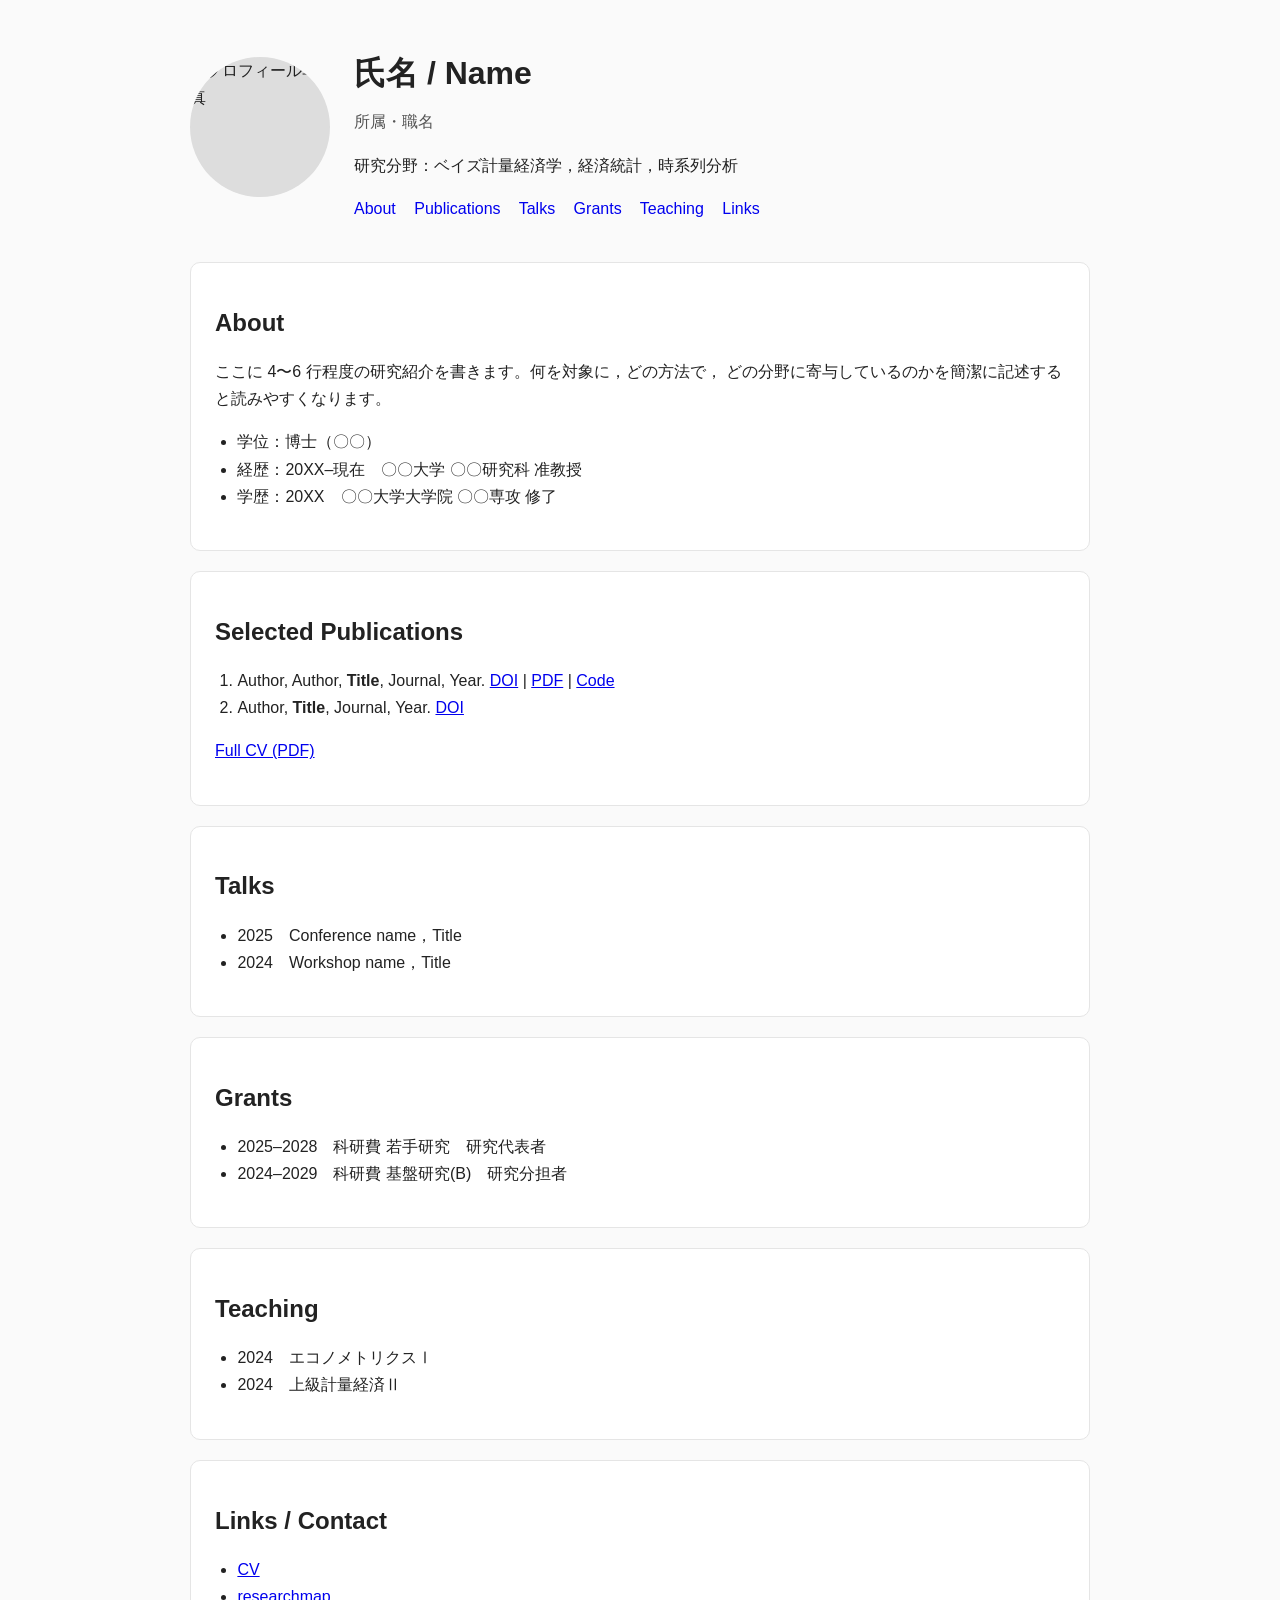
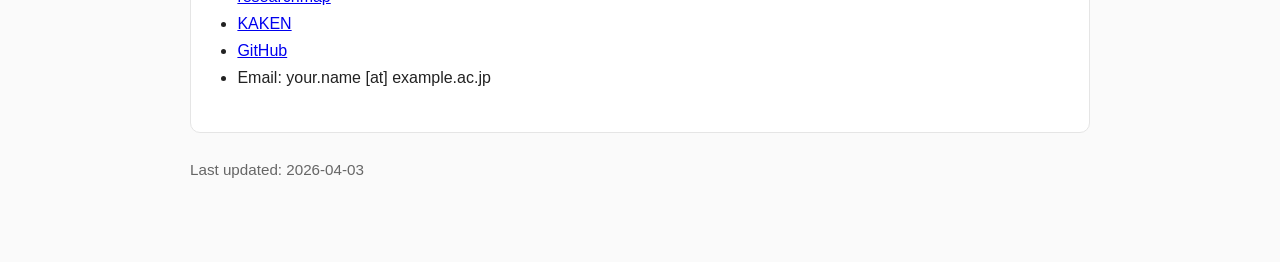
==== index.html @ 8676a88e "Add files via upload" ====
<!doctype html>
<html lang="ja">
<head>
  <meta charset="utf-8">
  <meta name="viewport" content="width=device-width, initial-scale=1">
  <title>氏名 | Research Homepage</title>
  <meta name="description" content="氏名の研究者ホームページ">
  <link rel="stylesheet" href="style.css">
</head>
<body>
  <div class="container">

    <header class="hero">
      <img src="images/profile.jpg" alt="プロフィール写真" class="profile">
      <div>
        <h1>氏名 / Name</h1>
        <p class="affiliation">所属・職名</p>
        <p>
          研究分野：ベイズ計量経済学，経済統計，時系列分析
        </p>
        <nav>
          <a href="#about">About</a>
          <a href="#publications">Publications</a>
          <a href="#talks">Talks</a>
          <a href="#grants">Grants</a>
          <a href="#teaching">Teaching</a>
          <a href="#links">Links</a>
        </nav>
      </div>
    </header>

    <section id="about">
      <h2>About</h2>
      <p>
        ここに 4〜6 行程度の研究紹介を書きます。何を対象に，どの方法で，
        どの分野に寄与しているのかを簡潔に記述すると読みやすくなります。
      </p>
      <ul>
        <li>学位：博士（〇〇）</li>
        <li>経歴：20XX–現在　〇〇大学 〇〇研究科 准教授</li>
        <li>学歴：20XX　〇〇大学大学院 〇〇専攻 修了</li>
      </ul>
    </section>

    <section id="publications">
      <h2>Selected Publications</h2>
      <ol>
        <li>
          Author, Author, <strong>Title</strong>, Journal, Year.
          <a href="#">DOI</a> |
          <a href="#">PDF</a> |
          <a href="#">Code</a>
        </li>
        <li>
          Author, <strong>Title</strong>, Journal, Year.
          <a href="#">DOI</a>
        </li>
      </ol>
      <p><a href="files/cv.pdf">Full CV (PDF)</a></p>
    </section>

    <section id="talks">
      <h2>Talks</h2>
      <ul>
        <li>2025　Conference name，Title</li>
        <li>2024　Workshop name，Title</li>
      </ul>
    </section>

    <section id="grants">
      <h2>Grants</h2>
      <ul>
        <li>2025–2028　科研費 若手研究　研究代表者</li>
        <li>2024–2029　科研費 基盤研究(B)　研究分担者</li>
      </ul>
    </section>

    <section id="teaching">
      <h2>Teaching</h2>
      <ul>
        <li>2024　エコノメトリクスⅠ</li>
        <li>2024　上級計量経済Ⅱ</li>
      </ul>
    </section>

    <section id="links">
      <h2>Links / Contact</h2>
      <ul>
        <li><a href="files/cv.pdf">CV</a></li>
        <li><a href="#">researchmap</a></li>
        <li><a href="#">KAKEN</a></li>
        <li><a href="#">GitHub</a></li>
        <li>Email: your.name [at] example.ac.jp</li>
      </ul>
    </section>

    <footer>
      <p>Last updated: 2026-04-03</p>
    </footer>

  </div>
</body>
</html>
---- style.css ----
body {
  margin: 0;
  font-family: -apple-system, BlinkMacSystemFont, "Hiragino Sans",
               "Yu Gothic", "Noto Sans JP", sans-serif;
  line-height: 1.7;
  color: #222;
  background: #fafafa;
}

.container {
  max-width: 900px;
  margin: 0 auto;
  padding: 32px 20px 64px;
}

.hero {
  display: flex;
  gap: 24px;
  align-items: center;
  margin-bottom: 40px;
}

.profile {
  width: 140px;
  height: 140px;
  object-fit: cover;
  border-radius: 50%;
  background: #ddd;
}

h1, h2 {
  line-height: 1.3;
}

.affiliation {
  margin-top: -8px;
  color: #555;
}

nav {
  margin-top: 16px;
}

nav a {
  margin-right: 14px;
  text-decoration: none;
}

section {
  background: #fff;
  padding: 24px;
  margin: 20px 0;
  border: 1px solid #e5e5e5;
  border-radius: 10px;
}

ul, ol {
  padding-left: 1.4em;
}

footer {
  margin-top: 24px;
  color: #666;
  font-size: 0.95rem;
}

@media (max-width: 700px) {
  .hero {
    flex-direction: column;
    align-items: flex-start;
  }
}
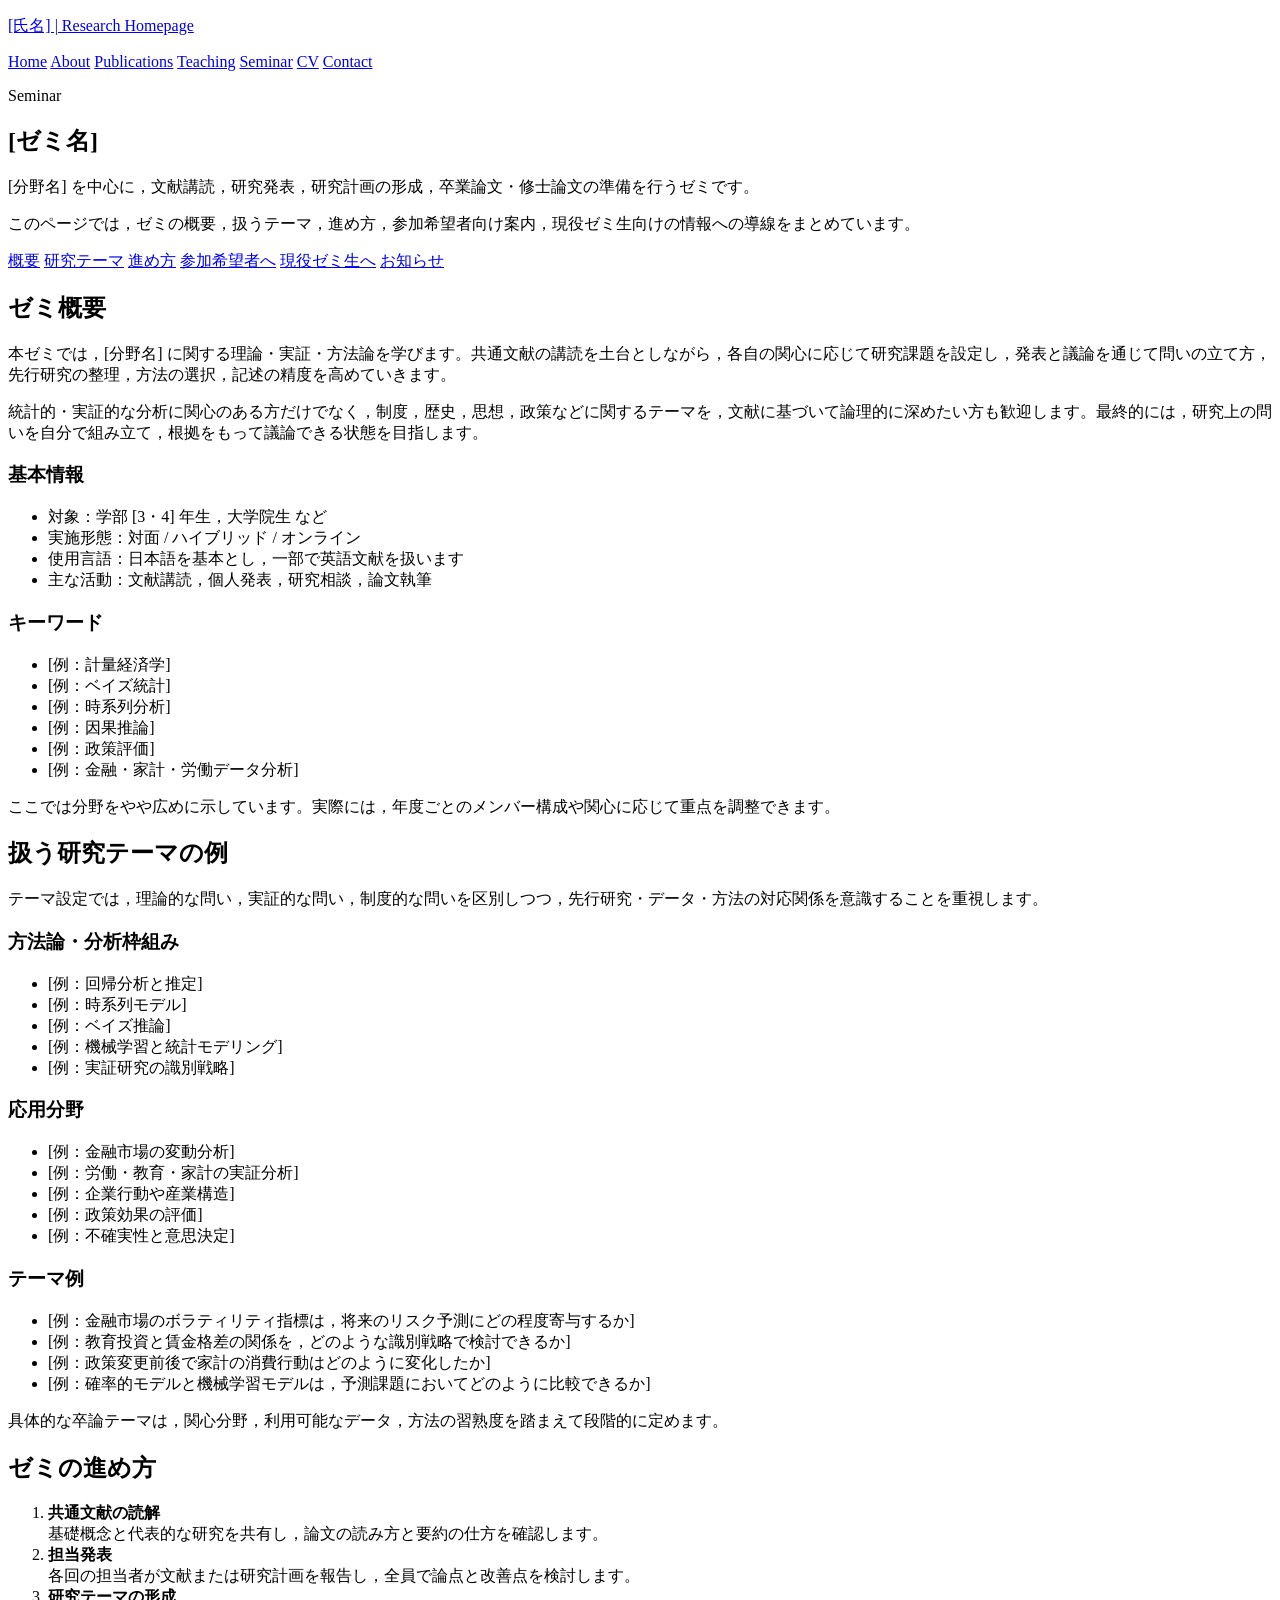
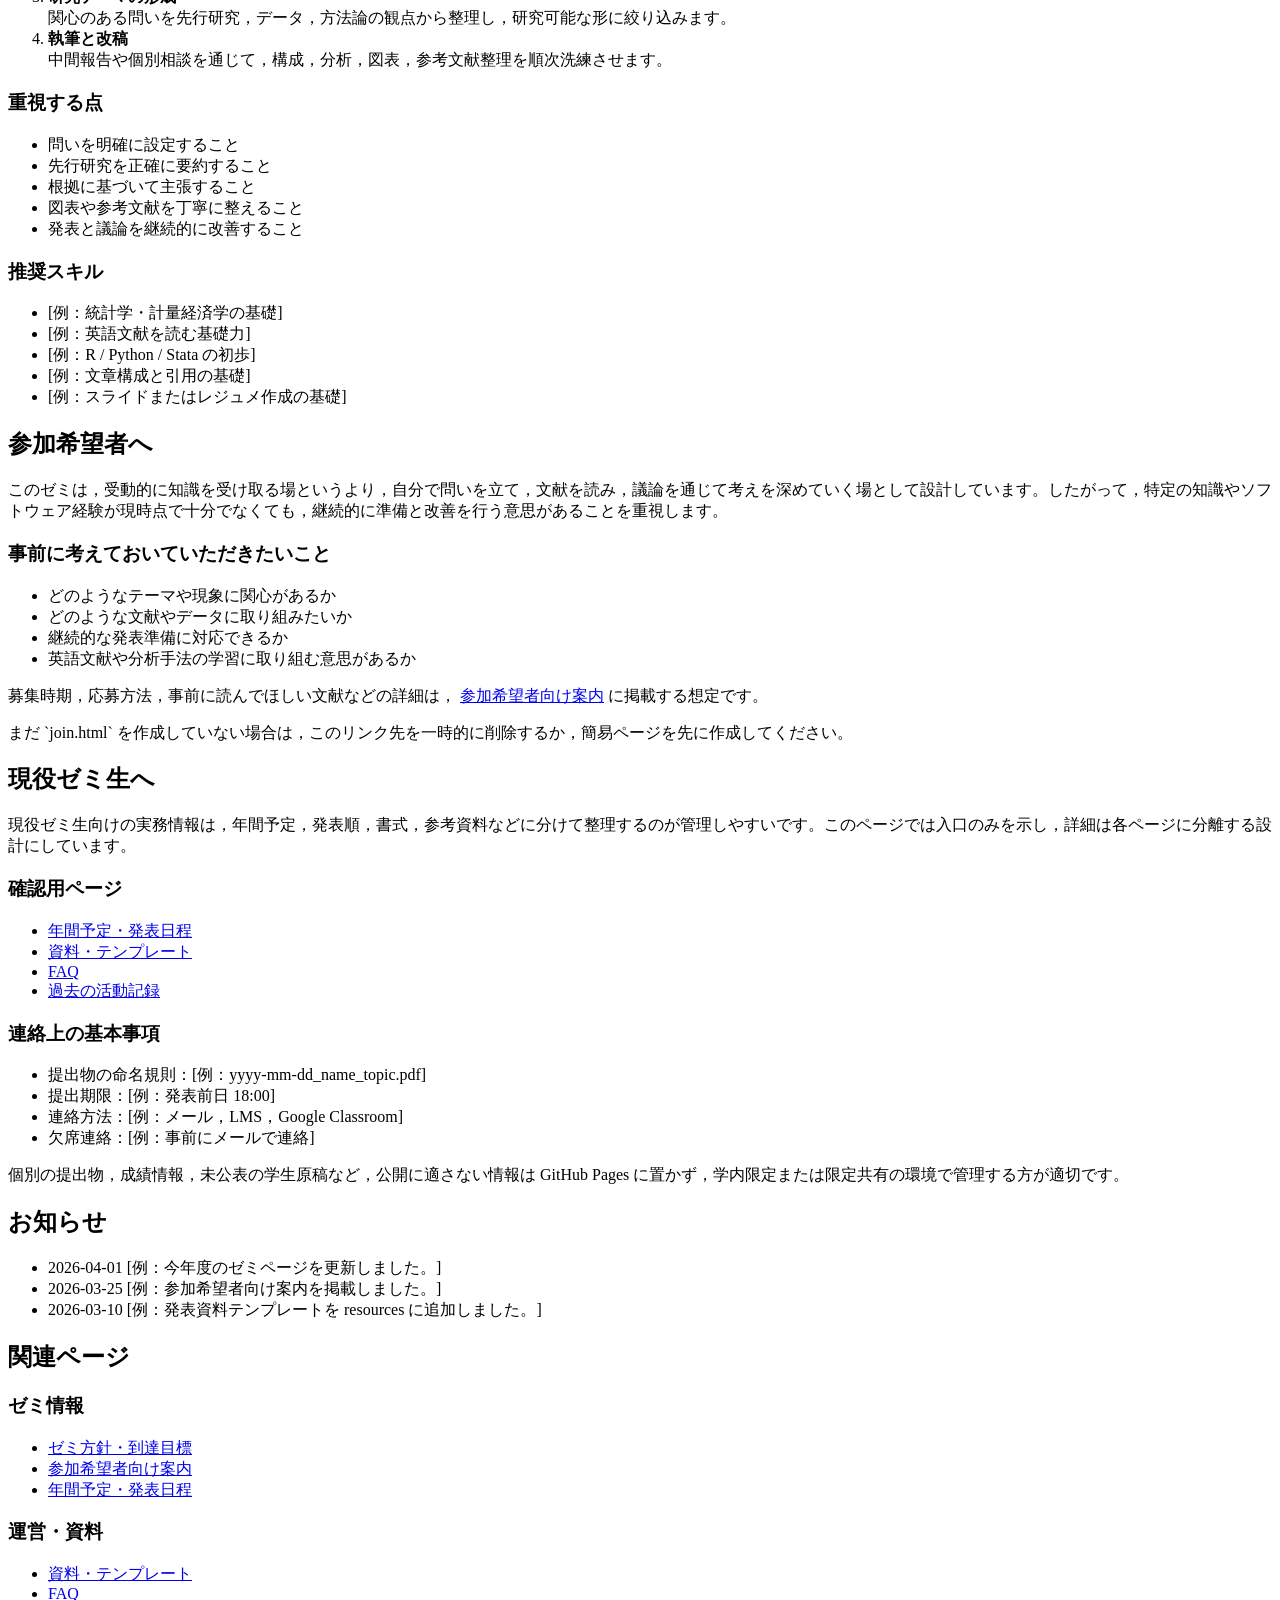
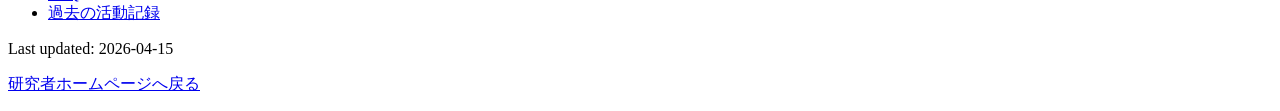
==== commit 293580e3: "Update index.html" ====
--- a/index.html
+++ b/index.html
@@ -3,101 +3,283 @@
 <head>
   <meta charset="utf-8">
   <meta name="viewport" content="width=device-width, initial-scale=1">
-  <title>氏名 | Research Homepage</title>
-  <meta name="description" content="氏名の研究者ホームページ">
-  <link rel="stylesheet" href="style.css">
+  <title>[ゼミ名] | Seminar</title>
+  <meta name="description" content="[氏名] のゼミに関する案内ページです。ゼミ概要，研究テーマ，進め方，参加希望者向け情報，現役ゼミ生向け情報を掲載しています。">
+  <meta name="theme-color" content="#f8fbff">
+
+  <!-- CSS の場所に合わせて，必要なら ../style.css に変更してください -->
+  <link rel="stylesheet" href="../assets/css/style.css">
 </head>
 <body>
   <div class="container">
 
-    <header class="hero">
-      <img src="images/profile.jpg" alt="プロフィール写真" class="profile">
-      <div>
-        <h1>氏名 / Name</h1>
-        <p class="affiliation">所属・職名</p>
-        <p>
-          研究分野：ベイズ計量経済学，経済統計，時系列分析
-        </p>
-        <nav>
-          <a href="#about">About</a>
-          <a href="#publications">Publications</a>
-          <a href="#talks">Talks</a>
-          <a href="#grants">Grants</a>
-          <a href="#teaching">Teaching</a>
-          <a href="#links">Links</a>
+    <header class="site-header">
+      <div class="site-header-inner">
+        <p class="site-title">
+          <a href="../index.html">[氏名] | Research Homepage</a>
+        </p>
+
+        <nav class="global-nav" aria-label="Global navigation">
+          <a href="../index.html">Home</a>
+          <a href="../index.html#about">About</a>
+          <a href="../index.html#publications">Publications</a>
+          <a href="../index.html#teaching">Teaching</a>
+          <a href="./index.html" aria-current="page">Seminar</a>
+          <a href="../index.html#cv">CV</a>
+          <a href="../index.html#links">Contact</a>
         </nav>
       </div>
     </header>
 
-    <section id="about">
-      <h2>About</h2>
-      <p>
-        ここに 4〜6 行程度の研究紹介を書きます。何を対象に，どの方法で，
-        どの分野に寄与しているのかを簡潔に記述すると読みやすくなります。
-      </p>
-      <ul>
-        <li>学位：博士（〇〇）</li>
-        <li>経歴：20XX–現在　〇〇大学 〇〇研究科 准教授</li>
-        <li>学歴：20XX　〇〇大学大学院 〇〇専攻 修了</li>
-      </ul>
-    </section>
-
-    <section id="publications">
-      <h2>Selected Publications</h2>
-      <ol>
-        <li>
-          Author, Author, <strong>Title</strong>, Journal, Year.
-          <a href="#">DOI</a> |
-          <a href="#">PDF</a> |
-          <a href="#">Code</a>
-        </li>
-        <li>
-          Author, <strong>Title</strong>, Journal, Year.
-          <a href="#">DOI</a>
-        </li>
-      </ol>
-      <p><a href="files/cv.pdf">Full CV (PDF)</a></p>
-    </section>
-
-    <section id="talks">
-      <h2>Talks</h2>
-      <ul>
-        <li>2025　Conference name，Title</li>
-        <li>2024　Workshop name，Title</li>
-      </ul>
-    </section>
-
-    <section id="grants">
-      <h2>Grants</h2>
-      <ul>
-        <li>2025–2028　科研費 若手研究　研究代表者</li>
-        <li>2024–2029　科研費 基盤研究(B)　研究分担者</li>
-      </ul>
-    </section>
-
-    <section id="teaching">
-      <h2>Teaching</h2>
-      <ul>
-        <li>2024　エコノメトリクスⅠ</li>
-        <li>2024　上級計量経済Ⅱ</li>
-      </ul>
-    </section>
-
-    <section id="links">
-      <h2>Links / Contact</h2>
-      <ul>
-        <li><a href="files/cv.pdf">CV</a></li>
-        <li><a href="#">researchmap</a></li>
-        <li><a href="#">KAKEN</a></li>
-        <li><a href="#">GitHub</a></li>
-        <li>Email: your.name [at] example.ac.jp</li>
-      </ul>
-    </section>
-
-    <footer>
-      <p>Last updated: 2026-04-03</p>
+    <main>
+      <section class="hero">
+        <p class="eyebrow">Seminar</p>
+        <h1>[ゼミ名]</h1>
+        <p class="subtitle">
+          [分野名] を中心に，文献講読，研究発表，研究計画の形成，卒業論文・修士論文の準備を行うゼミです。
+        </p>
+        <p>
+          このページでは，ゼミの概要，扱うテーマ，進め方，参加希望者向け案内，現役ゼミ生向けの情報への導線をまとめています。
+        </p>
+
+        <nav class="local-nav" aria-label="Local navigation">
+          <a href="#about">概要</a>
+          <a href="#themes">研究テーマ</a>
+          <a href="#format">進め方</a>
+          <a href="#prospective">参加希望者へ</a>
+          <a href="#current">現役ゼミ生へ</a>
+          <a href="#news">お知らせ</a>
+        </nav>
+      </section>
+
+      <section id="about" class="card">
+        <h2>ゼミ概要</h2>
+        <p>
+          本ゼミでは，[分野名] に関する理論・実証・方法論を学びます。共通文献の講読を土台としながら，各自の関心に応じて研究課題を設定し，発表と議論を通じて問いの立て方，先行研究の整理，方法の選択，記述の精度を高めていきます。
+        </p>
+        <p>
+          統計的・実証的な分析に関心のある方だけでなく，制度，歴史，思想，政策などに関するテーマを，文献に基づいて論理的に深めたい方も歓迎します。最終的には，研究上の問いを自分で組み立て，根拠をもって議論できる状態を目指します。
+        </p>
+
+        <div class="grid-two">
+          <div>
+            <h3>基本情報</h3>
+            <ul>
+              <li>対象：学部 [3・4] 年生，大学院生 など</li>
+              <li>実施形態：対面 / ハイブリッド / オンライン</li>
+              <li>使用言語：日本語を基本とし，一部で英語文献を扱います</li>
+              <li>主な活動：文献講読，個人発表，研究相談，論文執筆</li>
+            </ul>
+          </div>
+          <div>
+            <h3>キーワード</h3>
+            <ul>
+              <li>[例：計量経済学]</li>
+              <li>[例：ベイズ統計]</li>
+              <li>[例：時系列分析]</li>
+              <li>[例：因果推論]</li>
+              <li>[例：政策評価]</li>
+              <li>[例：金融・家計・労働データ分析]</li>
+            </ul>
+          </div>
+        </div>
+
+        <p class="note">
+          ここでは分野をやや広めに示しています。実際には，年度ごとのメンバー構成や関心に応じて重点を調整できます。
+        </p>
+      </section>
+
+      <section id="themes" class="card">
+        <h2>扱う研究テーマの例</h2>
+        <p>
+          テーマ設定では，理論的な問い，実証的な問い，制度的な問いを区別しつつ，先行研究・データ・方法の対応関係を意識することを重視します。
+        </p>
+
+        <div class="grid-two">
+          <div>
+            <h3>方法論・分析枠組み</h3>
+            <ul>
+              <li>[例：回帰分析と推定]</li>
+              <li>[例：時系列モデル]</li>
+              <li>[例：ベイズ推論]</li>
+              <li>[例：機械学習と統計モデリング]</li>
+              <li>[例：実証研究の識別戦略]</li>
+            </ul>
+          </div>
+          <div>
+            <h3>応用分野</h3>
+            <ul>
+              <li>[例：金融市場の変動分析]</li>
+              <li>[例：労働・教育・家計の実証分析]</li>
+              <li>[例：企業行動や産業構造]</li>
+              <li>[例：政策効果の評価]</li>
+              <li>[例：不確実性と意思決定]</li>
+            </ul>
+          </div>
+        </div>
+
+        <h3>テーマ例</h3>
+        <ul>
+          <li>[例：金融市場のボラティリティ指標は，将来のリスク予測にどの程度寄与するか]</li>
+          <li>[例：教育投資と賃金格差の関係を，どのような識別戦略で検討できるか]</li>
+          <li>[例：政策変更前後で家計の消費行動はどのように変化したか]</li>
+          <li>[例：確率的モデルと機械学習モデルは，予測課題においてどのように比較できるか]</li>
+        </ul>
+
+        <p class="note">
+          具体的な卒論テーマは，関心分野，利用可能なデータ，方法の習熟度を踏まえて段階的に定めます。
+        </p>
+      </section>
+
+      <section id="format" class="card">
+        <h2>ゼミの進め方</h2>
+
+        <ol>
+          <li>
+            <strong>共通文献の読解</strong><br>
+            基礎概念と代表的な研究を共有し，論文の読み方と要約の仕方を確認します。
+          </li>
+          <li>
+            <strong>担当発表</strong><br>
+            各回の担当者が文献または研究計画を報告し，全員で論点と改善点を検討します。
+          </li>
+          <li>
+            <strong>研究テーマの形成</strong><br>
+            関心のある問いを先行研究，データ，方法論の観点から整理し，研究可能な形に絞り込みます。
+          </li>
+          <li>
+            <strong>執筆と改稿</strong><br>
+            中間報告や個別相談を通じて，構成，分析，図表，参考文献整理を順次洗練させます。
+          </li>
+        </ol>
+
+        <div class="grid-two">
+          <div>
+            <h3>重視する点</h3>
+            <ul>
+              <li>問いを明確に設定すること</li>
+              <li>先行研究を正確に要約すること</li>
+              <li>根拠に基づいて主張すること</li>
+              <li>図表や参考文献を丁寧に整えること</li>
+              <li>発表と議論を継続的に改善すること</li>
+            </ul>
+          </div>
+          <div>
+            <h3>推奨スキル</h3>
+            <ul>
+              <li>[例：統計学・計量経済学の基礎]</li>
+              <li>[例：英語文献を読む基礎力]</li>
+              <li>[例：R / Python / Stata の初歩]</li>
+              <li>[例：文章構成と引用の基礎]</li>
+              <li>[例：スライドまたはレジュメ作成の基礎]</li>
+            </ul>
+          </div>
+        </div>
+      </section>
+
+      <section id="prospective" class="card">
+        <h2>参加希望者へ</h2>
+        <p>
+          このゼミは，受動的に知識を受け取る場というより，自分で問いを立て，文献を読み，議論を通じて考えを深めていく場として設計しています。したがって，特定の知識やソフトウェア経験が現時点で十分でなくても，継続的に準備と改善を行う意思があることを重視します。
+        </p>
+
+        <h3>事前に考えておいていただきたいこと</h3>
+        <ul>
+          <li>どのようなテーマや現象に関心があるか</li>
+          <li>どのような文献やデータに取り組みたいか</li>
+          <li>継続的な発表準備に対応できるか</li>
+          <li>英語文献や分析手法の学習に取り組む意思があるか</li>
+        </ul>
+
+        <p>
+          募集時期，応募方法，事前に読んでほしい文献などの詳細は，
+          <a href="./join.html">参加希望者向け案内</a>
+          に掲載する想定です。
+        </p>
+
+        <p class="note">
+          まだ `join.html` を作成していない場合は，このリンク先を一時的に削除するか，簡易ページを先に作成してください。
+        </p>
+      </section>
+
+      <section id="current" class="card">
+        <h2>現役ゼミ生へ</h2>
+        <p>
+          現役ゼミ生向けの実務情報は，年間予定，発表順，書式，参考資料などに分けて整理するのが管理しやすいです。このページでは入口のみを示し，詳細は各ページに分離する設計にしています。
+        </p>
+
+        <div class="grid-two">
+          <div>
+            <h3>確認用ページ</h3>
+            <ul>
+              <li><a href="./schedule.html">年間予定・発表日程</a></li>
+              <li><a href="./resources.html">資料・テンプレート</a></li>
+              <li><a href="./faq.html">FAQ</a></li>
+              <li><a href="./archive.html">過去の活動記録</a></li>
+            </ul>
+          </div>
+          <div>
+            <h3>連絡上の基本事項</h3>
+            <ul>
+              <li>提出物の命名規則：[例：yyyy-mm-dd_name_topic.pdf]</li>
+              <li>提出期限：[例：発表前日 18:00]</li>
+              <li>連絡方法：[例：メール，LMS，Google Classroom]</li>
+              <li>欠席連絡：[例：事前にメールで連絡]</li>
+            </ul>
+          </div>
+        </div>
+
+        <p class="note">
+          個別の提出物，成績情報，未公表の学生原稿など，公開に適さない情報は GitHub Pages に置かず，学内限定または限定共有の環境で管理する方が適切です。
+        </p>
+      </section>
+
+      <section id="news" class="card">
+        <h2>お知らせ</h2>
+        <ul class="news-list">
+          <li>
+            <time datetime="2026-04-01">2026-04-01</time>
+            <span>[例：今年度のゼミページを更新しました。]</span>
+          </li>
+          <li>
+            <time datetime="2026-03-25">2026-03-25</time>
+            <span>[例：参加希望者向け案内を掲載しました。]</span>
+          </li>
+          <li>
+            <time datetime="2026-03-10">2026-03-10</time>
+            <span>[例：発表資料テンプレートを resources に追加しました。]</span>
+          </li>
+        </ul>
+      </section>
+
+      <section class="card">
+        <h2>関連ページ</h2>
+        <div class="grid-two">
+          <div>
+            <h3>ゼミ情報</h3>
+            <ul>
+              <li><a href="./policy.html">ゼミ方針・到達目標</a></li>
+              <li><a href="./join.html">参加希望者向け案内</a></li>
+              <li><a href="./schedule.html">年間予定・発表日程</a></li>
+            </ul>
+          </div>
+          <div>
+            <h3>運営・資料</h3>
+            <ul>
+              <li><a href="./resources.html">資料・テンプレート</a></li>
+              <li><a href="./faq.html">FAQ</a></li>
+              <li><a href="./archive.html">過去の活動記録</a></li>
+            </ul>
+          </div>
+        </div>
+      </section>
+    </main>
+
+    <footer class="site-footer">
+      <p>Last updated: 2026-04-15</p>
+      <p><a href="../index.html">研究者ホームページへ戻る</a></p>
     </footer>
 
   </div>
 </body>
-</html>+</html>
